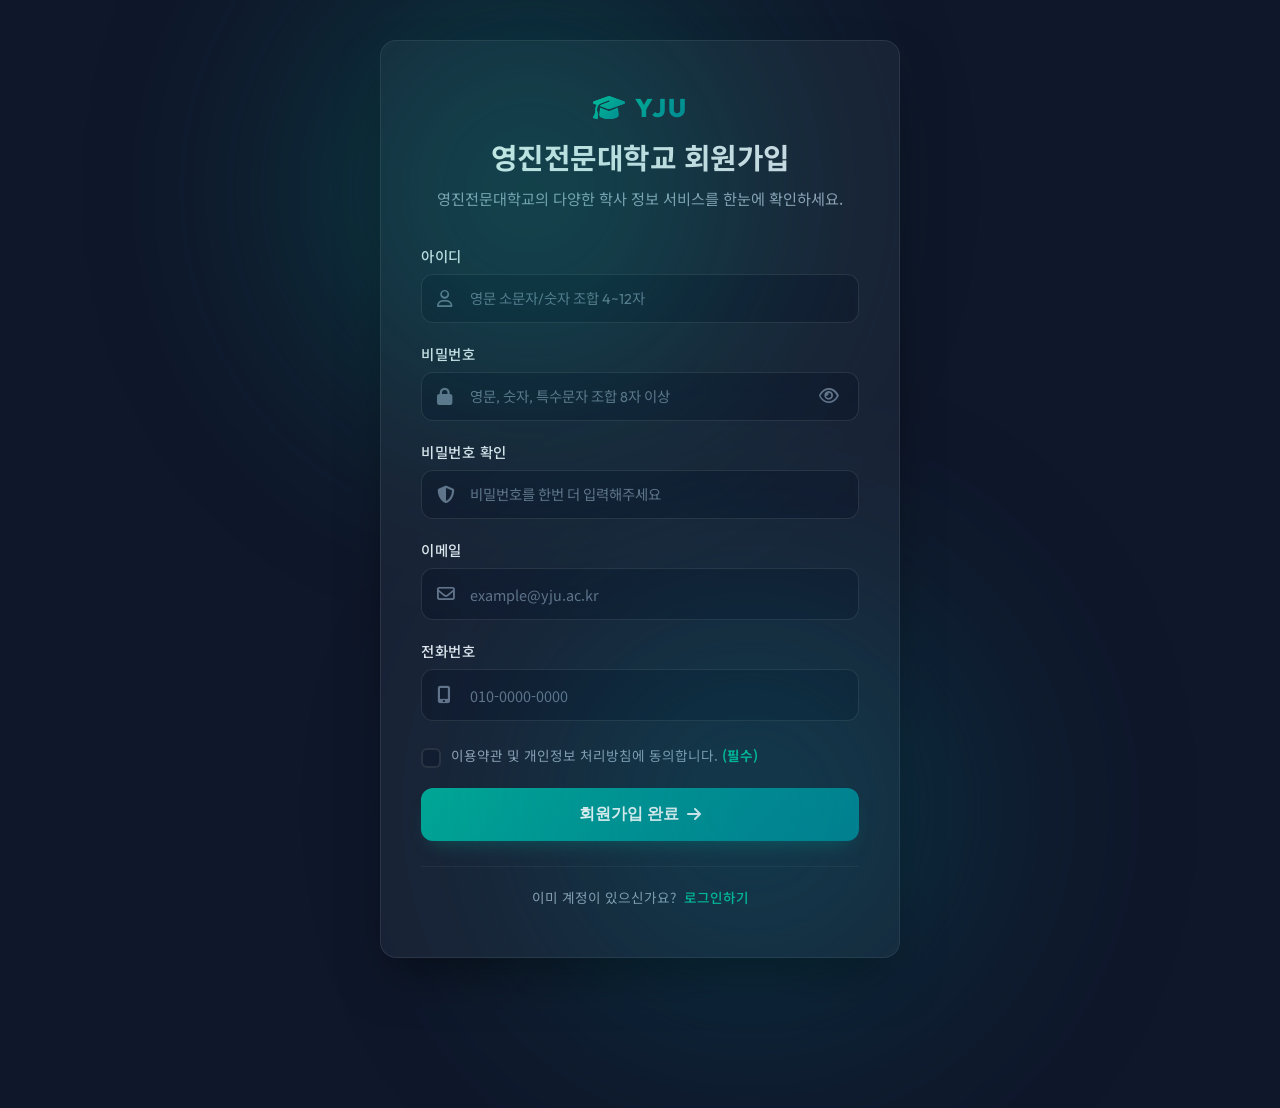
==== index.html @ bb176692 "feat: 영진전문대학교 회원가입 페이지 및 DB 설계 구현" ====
<!DOCTYPE html>
<html lang="ko">
<head>
    <meta charset="UTF-8">
    <meta name="viewport" content="width=device-width, initial-scale=1.0">
    <title>영진전문대학교 - 통합회원가입</title>
    <meta name="description" content="영진전문대학교(YJU)의 편리하고 안전한 통합회원가입 페이지입니다. 계정을 만들어 다양한 학사 서비스를 이용해 보세요.">
    <!-- Google Fonts & FontAwesome Icons -->
    <link rel="preconnect" href="https://fonts.googleapis.com">
    <link rel="preconnect" href="https://fonts.gstatic.com" crossorigin>
    <link href="https://fonts.googleapis.com/css2?family=Noto+Sans+KR:wght@300;400;500;700;900&family=Outfit:wght@300;400;500;600;700;800&display=swap" rel="stylesheet">
    <link rel="stylesheet" href="https://cdnjs.cloudflare.com/ajax/libs/font-awesome/6.4.0/css/all.min.css">
    <!-- Custom Style Sheet -->
    <link rel="stylesheet" href="style.css">
</head>
<body>
    <div class="signup-container">
        <!-- Decoration Elements -->
        <div class="glow-bg glow-1"></div>
        <div class="glow-bg glow-2"></div>

        <main class="signup-card">
            <!-- Header Section -->
            <header class="signup-header">
                <div class="brand-logo">
                    <i class="fa-solid fa-graduation-cap"></i>
                    <span>YJU</span>
                </div>
                <h1>영진전문대학교 회원가입</h1>
                <p class="subtitle">영진전문대학교의 다양한 학사 정보 서비스를 한눈에 확인하세요.</p>
            </header>

            <!-- Form Section -->
            <form id="signupForm" novalidate>
                <!-- 1. 아이디 -->
                <div class="input-group" id="group-userId">
                    <label for="userId">아이디</label>
                    <div class="input-wrapper">
                        <i class="fa-regular fa-user field-icon"></i>
                        <input type="text" id="userId" name="userId" placeholder="영문 소문자/숫자 조합 4~12자" required autocomplete="username">
                        <span class="status-indicator"></span>
                    </div>
                    <span class="error-msg" id="userId-error">아이디를 입력해주세요.</span>
                </div>

                <!-- 2. 비밀번호 -->
                <div class="input-group" id="group-password">
                    <label for="password">비밀번호</label>
                    <div class="input-wrapper">
                        <i class="fa-solid fa-lock field-icon"></i>
                        <input type="password" id="password" name="password" placeholder="영문, 숫자, 특수문자 조합 8자 이상" required autocomplete="new-password">
                        <button type="button" class="pwd-toggle" aria-label="비밀번호 보기/감추기">
                            <i class="fa-regular fa-eye"></i>
                        </button>
                        <span class="status-indicator"></span>
                    </div>
                    <div class="pwd-strength-bar">
                        <span class="strength-fill"></span>
                    </div>
                    <span class="error-msg" id="password-error">비밀번호는 영문, 숫자, 특수문자를 조합하여 8자 이상이어야 합니다.</span>
                </div>

                <!-- 2-2. 비밀번호 확인 -->
                <div class="input-group" id="group-passwordConfirm">
                    <label for="passwordConfirm">비밀번호 확인</label>
                    <div class="input-wrapper">
                        <i class="fa-solid fa-shield-halved field-icon"></i>
                        <input type="password" id="passwordConfirm" name="passwordConfirm" placeholder="비밀번호를 한번 더 입력해주세요" required autocomplete="new-password">
                        <span class="status-indicator"></span>
                    </div>
                    <span class="error-msg" id="passwordConfirm-error">비밀번호가 일치하지 않습니다.</span>
                </div>

                <!-- 3. 이메일 -->
                <div class="input-group" id="group-email">
                    <label for="email">이메일</label>
                    <div class="input-wrapper">
                        <i class="fa-regular fa-envelope field-icon"></i>
                        <input type="email" id="email" name="email" placeholder="example@yju.ac.kr" required autocomplete="email">
                        <span class="status-indicator"></span>
                    </div>
                    <span class="error-msg" id="email-error">올바른 이메일 주소를 입력해주세요.</span>
                </div>

                <!-- 4. 전화번호 -->
                <div class="input-group" id="group-phone">
                    <label for="phone">전화번호</label>
                    <div class="input-wrapper">
                        <i class="fa-solid fa-mobile-screen-button field-icon"></i>
                        <input type="tel" id="phone" name="phone" placeholder="010-0000-0000" maxlength="13" required autocomplete="tel">
                        <span class="status-indicator"></span>
                    </div>
                    <span class="error-msg" id="phone-error">올바른 휴대폰 번호를 입력해주세요.</span>
                </div>

                <!-- Terms and Conditions Accordion/Checkbox -->
                <div class="terms-container">
                    <label class="checkbox-label" for="agreeTerms">
                        <input type="checkbox" id="agreeTerms" name="agreeTerms" required>
                        <span class="custom-checkbox"></span>
                        <span class="terms-text">이용약관 및 개인정보 처리방침에 동의합니다. <span class="required">(필수)</span></span>
                    </label>
                    <span class="error-msg" id="terms-error">이용약관 동의는 필수입니다.</span>
                </div>

                <!-- Submit Button -->
                <button type="submit" id="submitBtn" class="submit-btn">
                    <span>회원가입 완료</span>
                    <i class="fa-solid fa-arrow-right"></i>
                </button>
            </form>

            <footer class="card-footer">
                <p>이미 계정이 있으신가요? <a href="#" class="login-link">로그인하기</a></p>
            </footer>
        </main>
    </div>

    <!-- Success Modal -->
    <div id="successModal" class="modal-overlay" aria-hidden="true">
        <div class="modal-content">
            <div class="success-checkmark">
                <div class="check-icon">
                    <span class="icon-line line-tip"></span>
                    <span class="icon-line line-long"></span>
                    <div class="icon-circle"></div>
                    <div class="icon-fix"></div>
                </div>
            </div>
            <h2>회원가입이 완료되었습니다!</h2>
            <p>영진전문대학교 회원이 되신 것을 진심으로 환영합니다.</p>
            <div class="registered-info">
                <div class="info-row">
                    <span class="info-label">아이디</span>
                    <span class="info-value" id="modal-userId">yju_student</span>
                </div>
                <div class="info-row">
                    <span class="info-label">이메일</span>
                    <span class="info-value" id="modal-email">student@yju.ac.kr</span>
                </div>
            </div>
            <button id="modalCloseBtn" class="modal-btn">다음 페이지로 이동 (시작하기)</button>
        </div>
    </div>

    <!-- Custom Script -->
    <script src="script.js"></script>
</body>
</html>
---- style.css ----
/* Modern CSS Reset & Variable Definitions */
:root {
    --primary-color: #00a896;      /* YJU 상징 청록색 (Teal) */
    --primary-dark: #028090;       /* 청록색 어두운 톤 */
    --primary-light: #02c39a;      /* 청록색 밝은 톤 (Mint) */
    --primary-glow: rgba(0, 168, 150, 0.25);
    
    --bg-color: #0f172a;           /* 메인 배경색 (Deep Slate) */
    --card-bg: rgba(30, 41, 59, 0.7); /* 글래스모피즘 카드 배경 (Slate Gray) */
    --card-border: rgba(255, 255, 255, 0.08);
    
    --text-primary: #f8fafc;       /* 기본 텍스트 (Light Gray/White) */
    --text-muted: #94a3b8;         /* 설명글/부제목 텍스트 */
    --text-placeholder: #64748b;   
    
    --input-bg: rgba(15, 23, 42, 0.6);
    --input-border: rgba(255, 255, 255, 0.1);
    --input-focus-border: #00a896;
    
    --error-color: #f43f5e;        /* 에러 색상 (Rose/Red) */
    --error-glow: rgba(244, 63, 94, 0.15);
    --success-color: #10b981;      /* 성공 색상 (Emerald/Green) */
    
    --font-korean: 'Noto Sans KR', sans-serif;
    --font-english: 'Outfit', sans-serif;
    --border-radius: 16px;
    --transition-smooth: all 0.3s cubic-bezier(0.4, 0, 0.2, 1);
}

* {
    margin: 0;
    padding: 0;
    box-sizing: border-box;
}

body {
    font-family: var(--font-korean);
    background-color: var(--bg-color);
    color: var(--text-primary);
    min-height: 100vh;
    display: flex;
    justify-content: center;
    align-items: center;
    overflow-x: hidden;
    position: relative;
    padding: 40px 20px;
}

/* Background Glowing Elements */
.glow-bg {
    position: absolute;
    width: 600px;
    height: 600px;
    border-radius: 50%;
    filter: blur(120px);
    z-index: 1;
    opacity: 0.45;
    pointer-events: none;
    animation: pulse 12s infinite alternate;
}

.glow-1 {
    background: radial-gradient(circle, var(--primary-color) 0%, transparent 70%);
    top: -150px;
    left: -150px;
}

.glow-2 {
    background: radial-gradient(circle, var(--primary-dark) 0%, transparent 70%);
    bottom: -150px;
    right: -150px;
    animation-delay: -6s;
}

@keyframes pulse {
    0% { transform: scale(1) translate(0, 0); }
    100% { transform: scale(1.15) translate(30px, 50px); }
}

/* Sign Up Container */
.signup-container {
    width: 100%;
    max-width: 520px;
    position: relative;
    z-index: 10;
}

/* Glassmorphism Sign Up Card */
.signup-card {
    background: var(--card-bg);
    backdrop-filter: blur(25px);
    -webkit-backdrop-filter: blur(25px);
    border: 1px solid var(--card-border);
    border-radius: var(--border-radius);
    padding: 50px 40px;
    box-shadow: 0 25px 50px -12px rgba(0, 0, 0, 0.5);
    animation: slideUp 0.8s cubic-bezier(0.16, 1, 0.3, 1);
}

@keyframes slideUp {
    from {
        opacity: 0;
        transform: translateY(30px);
    }
    to {
        opacity: 1;
        transform: translateY(0);
    }
}

/* Card Header */
.signup-header {
    text-align: center;
    margin-bottom: 35px;
}

.brand-logo {
    display: inline-flex;
    align-items: center;
    gap: 8px;
    background: linear-gradient(135deg, var(--primary-light), var(--primary-dark));
    -webkit-background-clip: text;
    -webkit-text-fill-color: transparent;
    font-family: var(--font-english);
    font-size: 1.6rem;
    font-weight: 800;
    letter-spacing: 2px;
    margin-bottom: 12px;
}

.brand-logo i {
    background: linear-gradient(135deg, var(--primary-light), var(--primary-dark));
    -webkit-background-clip: text;
    -webkit-text-fill-color: transparent;
}

.signup-header h1 {
    font-size: 1.8rem;
    font-weight: 700;
    letter-spacing: -0.5px;
    margin-bottom: 10px;
    background: linear-gradient(135deg, #ffffff 0%, #cbd5e1 100%);
    -webkit-background-clip: text;
    -webkit-text-fill-color: transparent;
}

.signup-header .subtitle {
    font-size: 0.95rem;
    color: var(--text-muted);
    line-height: 1.5;
}

/* Form Styles */
#signupForm {
    display: flex;
    flex-direction: column;
    gap: 20px;
}

.input-group {
    display: flex;
    flex-direction: column;
    gap: 8px;
    position: relative;
}

.input-group label {
    font-size: 0.9rem;
    font-weight: 500;
    color: #e2e8f0;
    letter-spacing: 0.5px;
}

.input-wrapper {
    position: relative;
    display: flex;
    align-items: center;
}

.field-icon {
    position: absolute;
    left: 16px;
    color: var(--text-placeholder);
    font-size: 1.1rem;
    transition: var(--transition-smooth);
}

.input-wrapper input {
    width: 100%;
    padding: 14px 16px 14px 48px;
    background: var(--input-bg);
    border: 1px solid var(--input-border);
    border-radius: 12px;
    color: var(--text-primary);
    font-size: 0.95rem;
    font-family: var(--font-korean);
    transition: var(--transition-smooth);
    outline: none;
}

/* For English/Numbers fields */
#userId, #password, #passwordConfirm {
    font-family: var(--font-english), var(--font-korean);
}

.input-wrapper input::placeholder {
    color: var(--text-placeholder);
    font-size: 0.9rem;
}

.input-wrapper input:hover {
    border-color: rgba(255, 255, 255, 0.2);
}

.input-wrapper input:focus {
    border-color: var(--input-focus-border);
    background: rgba(15, 23, 42, 0.85);
    box-shadow: 0 0 0 4px var(--primary-glow);
}

.input-wrapper input:focus ~ .field-icon {
    color: var(--primary-color);
}

/* Status Indicator (Check/Cross on validation) */
.status-indicator {
    position: absolute;
    right: 16px;
    font-size: 1rem;
    pointer-events: none;
    transition: var(--transition-smooth);
    opacity: 0;
}

/* Password eye toggle */
.pwd-toggle {
    position: absolute;
    right: 16px;
    background: none;
    border: none;
    color: var(--text-placeholder);
    cursor: pointer;
    padding: 4px;
    font-size: 1.1rem;
    transition: var(--transition-smooth);
    outline: none;
}

.pwd-toggle:hover {
    color: var(--text-primary);
}

/* Correct right spacing when eye icon or indicator is active */
.input-group#group-password input {
    padding-right: 48px;
}

/* Password Strength Bar */
.pwd-strength-bar {
    height: 4px;
    width: 100%;
    background: rgba(255, 255, 255, 0.05);
    border-radius: 2px;
    overflow: hidden;
    margin-top: 2px;
    display: none;
}

.strength-fill {
    height: 100%;
    width: 0;
    border-radius: 2px;
    transition: var(--transition-smooth);
}

.strength-fill.weak { width: 33.3%; background-color: var(--error-color); }
.strength-fill.medium { width: 66.6%; background-color: #f59e0b; }
.strength-fill.strong { width: 100%; background-color: var(--success-color); }

/* Error Message */
.error-msg {
    font-size: 0.8rem;
    color: var(--error-color);
    margin-top: 2px;
    display: none;
    align-items: center;
    gap: 4px;
    animation: fadeIn 0.3s ease;
}

.error-msg::before {
    content: "\f071";
    font-family: "Font Awesome 6 Free";
    font-weight: 900;
}

@keyframes fadeIn {
    from { opacity: 0; transform: translateY(-4px); }
    to { opacity: 1; transform: translateY(0); }
}

/* Input Validation States */
.input-group.invalid input {
    border-color: var(--error-color);
    box-shadow: 0 0 0 4px var(--error-glow);
}

.input-group.invalid .field-icon {
    color: var(--error-color);
}

.input-group.invalid .error-msg {
    display: flex;
}

.input-group.valid input {
    border-color: var(--success-color);
}

.input-group.valid .status-indicator {
    opacity: 1;
    color: var(--success-color);
}

.input-group.valid .status-indicator::before {
    content: "\f00c";
    font-family: "Font Awesome 6 Free";
    font-weight: 900;
}

/* Terms Container */
.terms-container {
    margin-top: 5px;
    display: flex;
    flex-direction: column;
    gap: 8px;
}

.checkbox-label {
    display: flex;
    align-items: flex-start;
    gap: 10px;
    cursor: pointer;
    user-select: none;
}

.checkbox-label input {
    display: none;
}

.custom-checkbox {
    width: 20px;
    height: 20px;
    border: 2px solid var(--input-border);
    border-radius: 6px;
    display: flex;
    align-items: center;
    justify-content: center;
    transition: var(--transition-smooth);
    background: var(--input-bg);
    margin-top: 2px;
}

.checkbox-label input:checked + .custom-checkbox {
    background: var(--primary-color);
    border-color: var(--primary-color);
}

.custom-checkbox::after {
    content: "\f00c";
    font-family: "Font Awesome 6 Free";
    font-weight: 900;
    color: white;
    font-size: 0.75rem;
    opacity: 0;
    transform: scale(0.5);
    transition: var(--transition-smooth);
}

.checkbox-label input:checked + .custom-checkbox::after {
    opacity: 1;
    transform: scale(1);
}

.terms-text {
    font-size: 0.85rem;
    color: var(--text-muted);
    line-height: 1.4;
}

.terms-text .required {
    color: var(--primary-light);
    font-weight: 700;
}

/* Shake Animation on Error */
.shake {
    animation: shake 0.4s ease-in-out;
}

@keyframes shake {
    0%, 100% { transform: translateX(0); }
    20%, 60% { transform: translateX(-6px); }
    40%, 80% { transform: translateX(6px); }
}

/* Submit Button */
.submit-btn {
    background: linear-gradient(135deg, var(--primary-color) 0%, var(--primary-dark) 100%);
    color: white;
    border: none;
    border-radius: 12px;
    padding: 16px;
    font-size: 1rem;
    font-weight: 700;
    cursor: pointer;
    display: flex;
    align-items: center;
    justify-content: center;
    gap: 8px;
    box-shadow: 0 10px 20px -10px rgba(0, 168, 150, 0.4);
    transition: var(--transition-smooth);
    position: relative;
    overflow: hidden;
}

.submit-btn::before {
    content: '';
    position: absolute;
    top: 0;
    left: -100%;
    width: 100%;
    height: 100%;
    background: linear-gradient(
        90deg,
        transparent,
        rgba(255, 255, 255, 0.2),
        transparent
    );
    transition: 0.5s;
}

.submit-btn:hover::before {
    left: 100%;
}

.submit-btn:hover {
    transform: translateY(-2px);
    box-shadow: 0 15px 25px -10px rgba(0, 168, 150, 0.6);
}

.submit-btn:active {
    transform: translateY(1px);
}

.submit-btn i {
    transition: var(--transition-smooth);
}

.submit-btn:hover i {
    transform: translateX(4px);
}

/* Card Footer */
.card-footer {
    text-align: center;
    margin-top: 25px;
    padding-top: 20px;
    border-top: 1px solid rgba(255, 255, 255, 0.05);
}

.card-footer p {
    font-size: 0.85rem;
    color: var(--text-muted);
}

.login-link {
    color: var(--primary-light);
    text-decoration: none;
    font-weight: 500;
    margin-left: 4px;
    transition: var(--transition-smooth);
}

.login-link:hover {
    color: var(--primary-color);
    text-decoration: underline;
}

/* Success Modal Styles */
.modal-overlay {
    position: fixed;
    top: 0;
    left: 0;
    width: 100%;
    height: 100%;
    background: rgba(15, 23, 42, 0.8);
    backdrop-filter: blur(10px);
    display: flex;
    justify-content: center;
    align-items: center;
    z-index: 1000;
    opacity: 0;
    pointer-events: none;
    transition: opacity 0.4s ease;
}

.modal-overlay.open {
    opacity: 1;
    pointer-events: auto;
}

.modal-content {
    background: #1e293b;
    border: 1px solid rgba(255, 255, 255, 0.1);
    border-radius: var(--border-radius);
    padding: 40px;
    width: 90%;
    max-width: 450px;
    text-align: center;
    box-shadow: 0 25px 50px -12px rgba(0, 0, 0, 0.5);
    transform: scale(0.8) translateY(20px);
    transition: transform 0.4s cubic-bezier(0.34, 1.56, 0.64, 1);
}

.modal-overlay.open .modal-content {
    transform: scale(1) translateY(0);
}

.modal-content h2 {
    font-size: 1.5rem;
    font-weight: 700;
    color: white;
    margin-bottom: 10px;
    margin-top: 20px;
}

.modal-content p {
    color: var(--text-muted);
    font-size: 0.95rem;
    margin-bottom: 25px;
}

/* Registered Info Block */
.registered-info {
    background: rgba(15, 23, 42, 0.5);
    border-radius: 12px;
    padding: 16px 20px;
    margin-bottom: 25px;
    border: 1px solid rgba(255, 255, 255, 0.05);
}

.info-row {
    display: flex;
    justify-content: space-between;
    padding: 8px 0;
    font-size: 0.9rem;
}

.info-row:not(:last-child) {
    border-bottom: 1px solid rgba(255, 255, 255, 0.05);
}

.info-label {
    color: var(--text-muted);
}

.info-value {
    color: var(--primary-light);
    font-weight: 700;
    font-family: var(--font-english);
}

.modal-btn {
    background: var(--primary-color);
    color: white;
    border: none;
    border-radius: 12px;
    padding: 14px 28px;
    font-size: 0.95rem;
    font-weight: 700;
    cursor: pointer;
    width: 100%;
    box-shadow: 0 4px 12px rgba(0, 168, 150, 0.3);
    transition: var(--transition-smooth);
}

.modal-btn:hover {
    background: var(--primary-dark);
    box-shadow: 0 6px 16px rgba(0, 168, 150, 0.5);
    transform: translateY(-2px);
}

/* Animated Success Checkmark */
.success-checkmark {
    width: 80px;
    height: 80px;
    margin: 0 auto;
}

.success-checkmark .check-icon {
    width: 80px;
    height: 80px;
    position: relative;
    border-radius: 50%;
    box-sizing: content-box;
    border: 4px solid var(--success-color);
}

.success-checkmark .check-icon::before,
.success-checkmark .check-icon::after {
    content: '';
    height: 100px;
    position: absolute;
    background: #1e293b;
    transform: rotate(-45deg);
}

.success-checkmark .check-icon::before {
    width: 30px;
    height: 120px;
    background: #1e293b;
    border-radius: 100px 0 0 100px;
    top: -12px;
    left: -30px;
    transform-origin: 100% 50%;
    transform: rotate(-45deg);
}

.success-checkmark .check-icon::after {
    width: 60px;
    height: 120px;
    background: #1e293b;
    border-radius: 0 100px 100px 0;
    top: -20px;
    left: 30px;
    transform-origin: 0 50%;
    transform: rotate(-45deg);
}

.success-checkmark .check-icon .icon-circle {
    width: 80px;
    height: 80px;
    border-radius: 50%;
    box-sizing: content-box;
    position: absolute;
    z-index: 2;
    top: -4px;
    left: -4px;
}

.success-checkmark .check-icon .icon-fix {
    width: 5px;
    height: 90px;
    background: #1e293b;
    position: absolute;
    z-index: 1;
    top: 8px;
    left: 28px;
    transform: rotate(-45deg);
}

.success-checkmark .check-icon .icon-line {
    height: 5px;
    background-color: var(--success-color);
    display: block;
    border-radius: 2px;
    position: absolute;
    z-index: 10;
}

.success-checkmark .check-icon .icon-line.line-tip {
    width: 25px;
    left: 14px;
    top: 43px;
    transform: rotate(45deg);
}

.success-checkmark .check-icon .icon-line.line-long {
    width: 47px;
    right: 8px;
    top: 38px;
    transform: rotate(-45deg);
}

/* Modal and checkmark keyframe animations */
.modal-overlay.open .success-checkmark .check-icon::before {
    animation: rotate-circle 4.25s ease-in;
}

.modal-overlay.open .success-checkmark .check-icon::after {
    animation: rotate-circle 4.25s ease-in;
}

.modal-overlay.open .success-checkmark .check-icon .icon-line.line-tip {
    animation: icon-line-tip 0.75s;
}

.modal-overlay.open .success-checkmark .check-icon .icon-line.line-long {
    animation: icon-line-long 0.75s;
}

@keyframes icon-line-tip {
    0% { width: 0; left: 1px; top: 19px; }
    54% { width: 0; left: 1px; top: 19px; }
    70% { width: 50px; left: -8px; top: 37px; }
    84% { width: 17px; left: 21px; top: 48px; }
    100% { width: 25px; left: 14px; top: 43px; }
}

@keyframes icon-line-long {
    0% { width: 0; right: 46px; top: 54px; }
    65% { width: 0; right: 46px; top: 54px; }
    84% { width: 55px; right: 0px; top: 35px; }
    100% { width: 47px; right: 8px; top: 38px; }
}

@keyframes rotate-circle {
    0% { transform: rotate(-45deg); }
    5% { transform: rotate(-45deg); }
    12% { transform: rotate(-405deg); }
    100% { transform: rotate(-405deg); }
}

/* Responsive adjustment */
@media (max-width: 576px) {
    body {
        padding: 20px 10px;
    }
    .signup-card {
        padding: 30px 20px;
    }
}
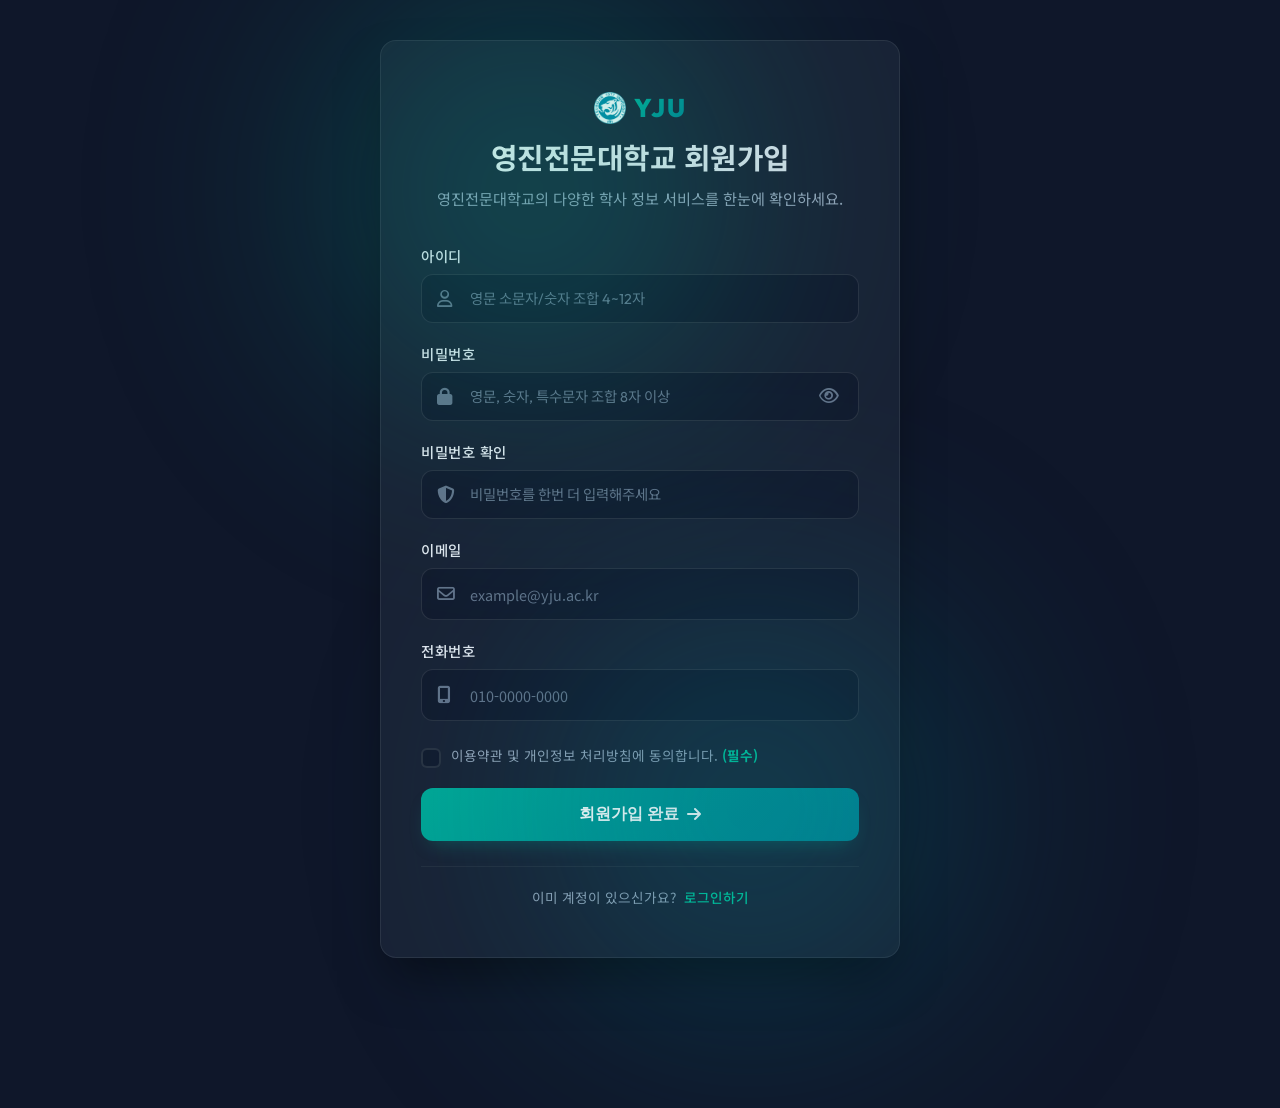
==== commit 19898419: "design: YJU 공식 로고(백호 마크) 이미지 적용 및 헤더/웰컴 레이아웃 최적화" ====
--- a/index.html
+++ b/index.html
@@ -23,7 +23,7 @@
             <!-- Header Section -->
             <header class="signup-header">
                 <div class="brand-logo">
-                    <i class="fa-solid fa-graduation-cap"></i>
+                    <img src="logo.png" alt="YJU Logo" class="brand-logo-img">
                     <span>YJU</span>
                 </div>
                 <h1>영진전문대학교 회원가입</h1>
@@ -111,7 +111,7 @@
             </form>
 
             <footer class="card-footer">
-                <p>이미 계정이 있으신가요? <a href="#" class="login-link">로그인하기</a></p>
+                <p>이미 계정이 있으신가요? <a href="login.html" class="login-link">로그인하기</a></p>
             </footer>
         </main>
     </div>
--- a/style.css
+++ b/style.css
@@ -128,6 +128,11 @@
     margin-bottom: 12px;
 }
 
+.brand-logo-img {
+    height: 32px;
+    width: auto;
+}
+
 .brand-logo i {
     background: linear-gradient(135deg, var(--primary-light), var(--primary-dark));
     -webkit-background-clip: text;
@@ -391,6 +396,26 @@
 .terms-text .required {
     color: var(--primary-light);
     font-weight: 700;
+}
+
+/* Login Options Row */
+.login-options {
+    display: flex;
+    justify-content: space-between;
+    align-items: center;
+    margin-top: 5px;
+}
+
+.forgot-link {
+    font-size: 0.85rem;
+    color: var(--text-muted);
+    text-decoration: none;
+    transition: var(--transition-smooth);
+}
+
+.forgot-link:hover {
+    color: var(--primary-light);
+    text-decoration: underline;
 }
 
 /* Shake Animation on Error */
